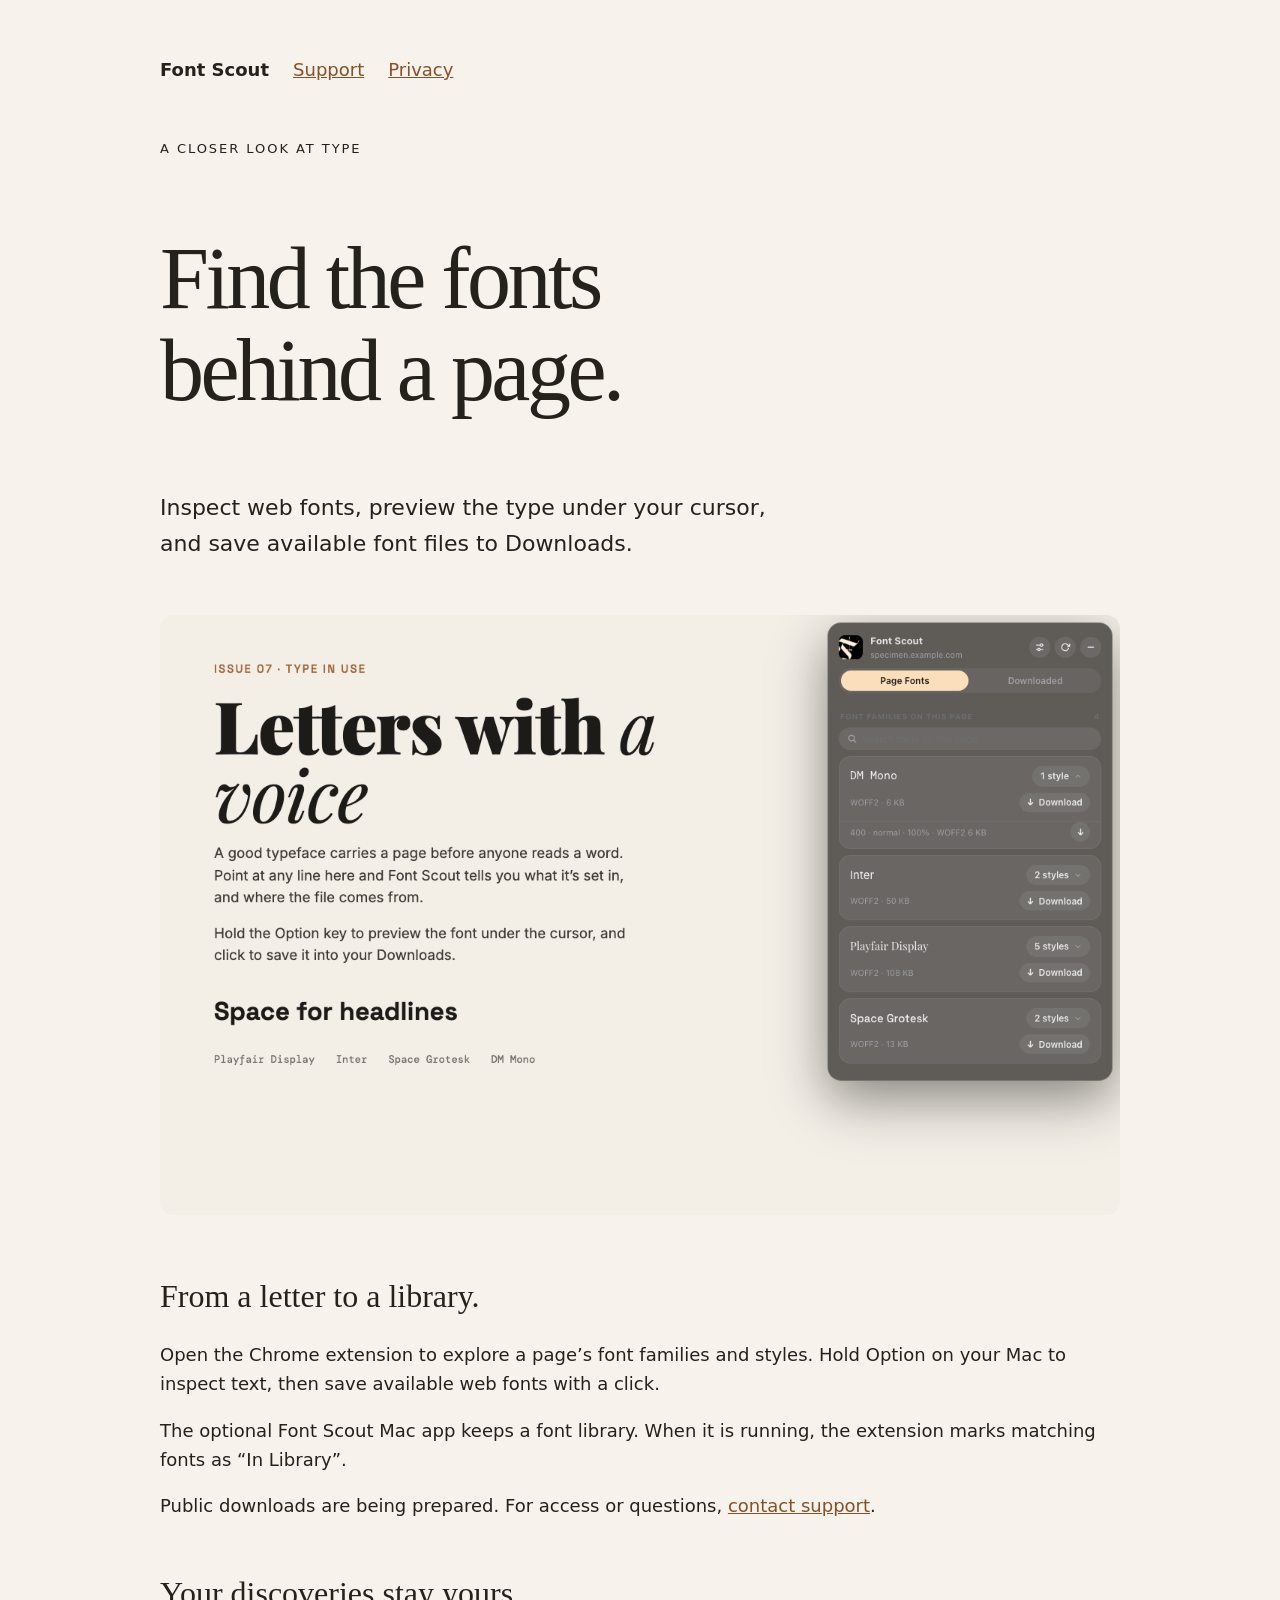
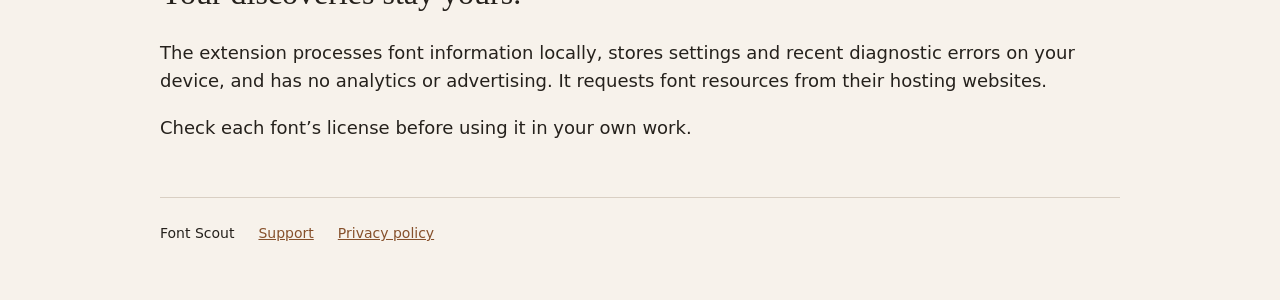
==== index.html @ aa88cfaf "Publish Font Scout website, privacy policy and support" ====
<!doctype html><html lang="en"><meta charset="utf-8"><meta name="viewport" content="width=device-width,initial-scale=1"><title>Font Scout — Find the fonts behind a page</title><meta name="description" content="Inspect web fonts, preview type under your cursor, and save available font files with Font Scout."><link rel="stylesheet" href="style.css"><main><nav><strong>Font Scout</strong><a href="support.html">Support</a><a href="privacy-policy.html">Privacy</a></nav><section><p class="eyebrow">A closer look at type</p><h1>Find the fonts<br>behind a page.</h1><p class="lead">Inspect web fonts, preview the type under your cursor, and save available font files to Downloads.</p></section><img src="page-fonts.png" width="1280" height="800" alt="Font Scout panel showing font families and available styles on a sample web page"><section><h2>From a letter to a library.</h2><p>Open the Chrome extension to explore a page’s font families and styles. Hold Option on your Mac to inspect text, then save available web fonts with a click.</p><p>The optional Font Scout Mac app keeps a font library. When it is running, the extension marks matching fonts as “In Library”.</p><p>Public downloads are being prepared. For access or questions, <a href="mailto:rost.kir@pm.me">contact support</a>.</p></section><section><h2>Your discoveries stay yours.</h2><p>The extension processes font information locally, stores settings and recent diagnostic errors on your device, and has no analytics or advertising. It requests font resources from their hosting websites.</p><p>Check each font’s license before using it in your own work.</p></section><footer><span>Font Scout</span><a href="support.html">Support</a><a href="privacy-policy.html">Privacy policy</a></footer></main></html>
---- style.css ----
body{margin:0;background:#f7f2eb;color:#25211c;font:18px/1.6 system-ui}main{max-width:960px;margin:auto;padding:56px 24px}a{color:#86502b}h1{font:clamp(48px,8vw,88px)/1.05 Georgia,serif;letter-spacing:-.04em;max-width:800px}h2{font:32px Georgia,serif}nav,footer{display:flex;gap:24px;flex-wrap:wrap}img{max-width:100%;height:auto;border-radius:14px}section{margin:54px 0}.eyebrow{font-size:13px;letter-spacing:.15em;text-transform:uppercase}.lead{max-width:650px;font-size:22px}.button{display:inline-block;padding:10px 22px;background:#25211c;color:#fff;text-decoration:none;border-radius:8px}footer{border-top:1px solid #d9cfc3;padding-top:24px;font-size:14px}
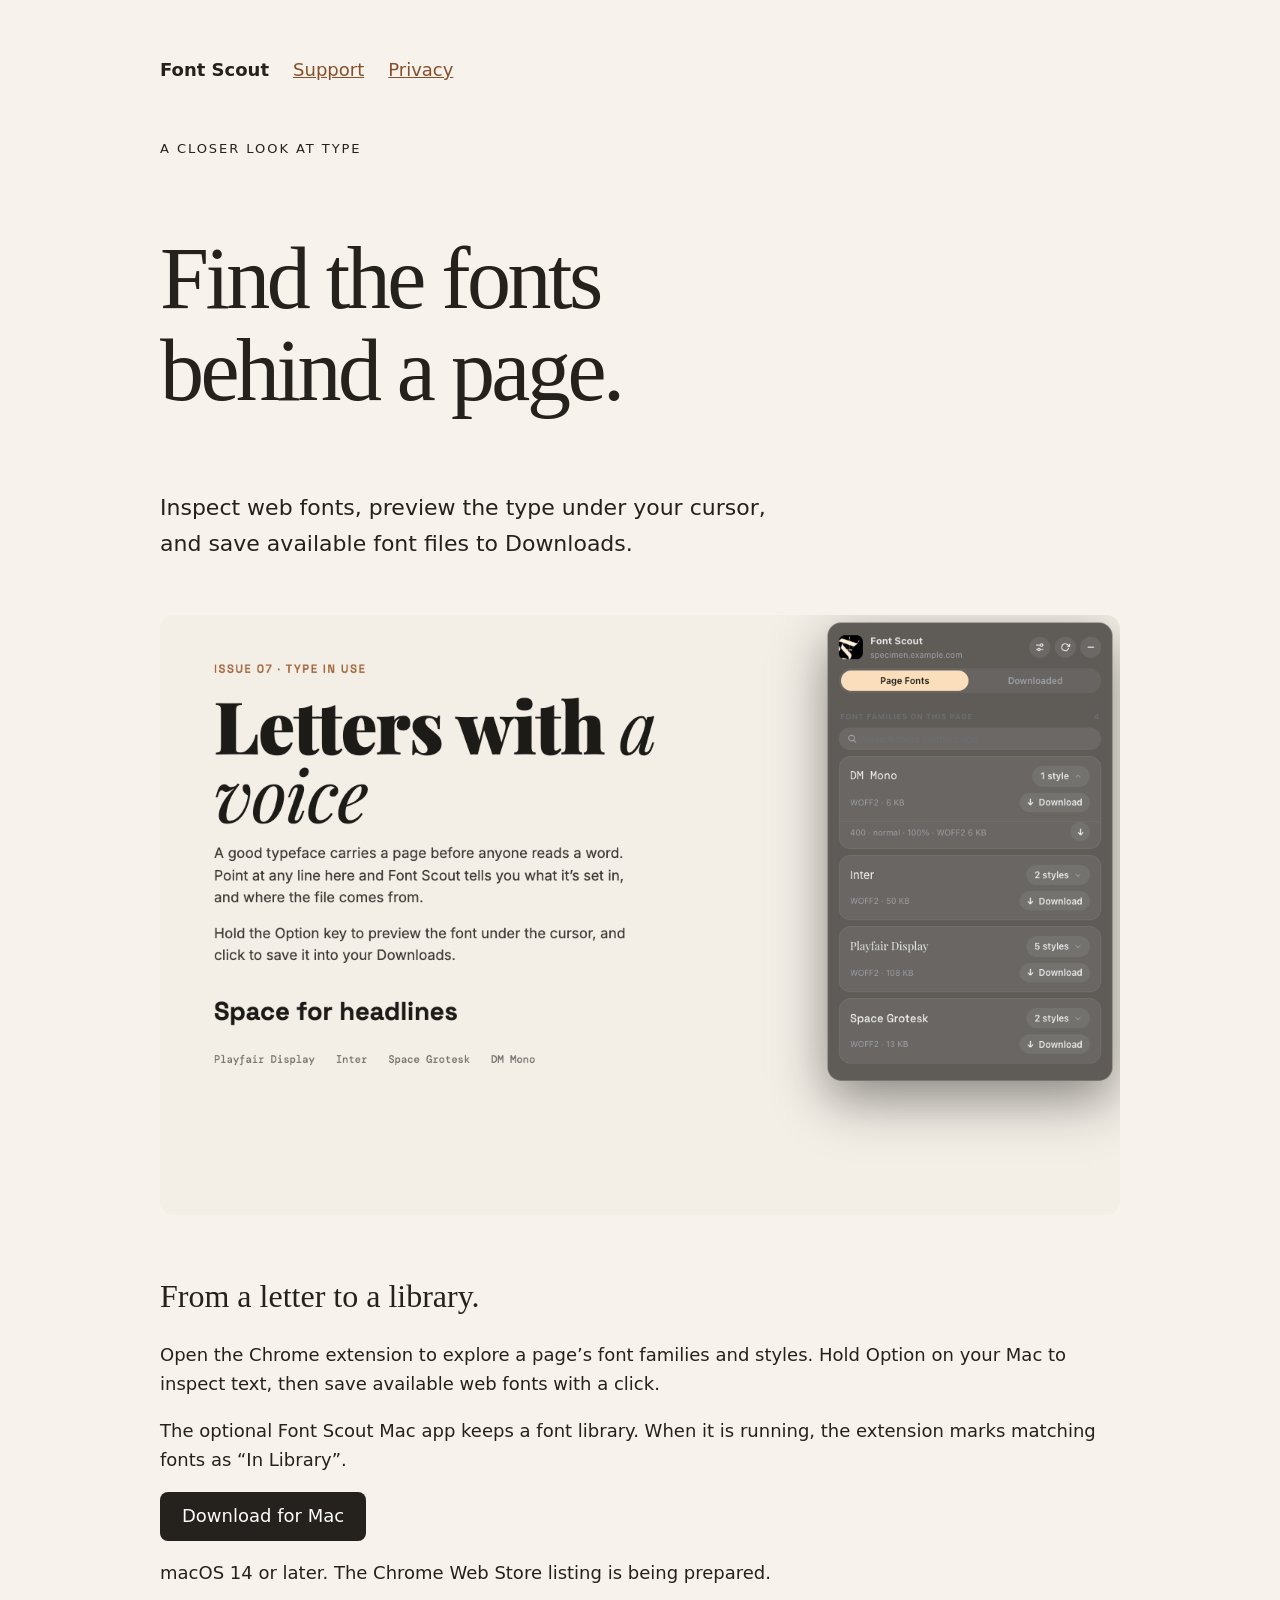
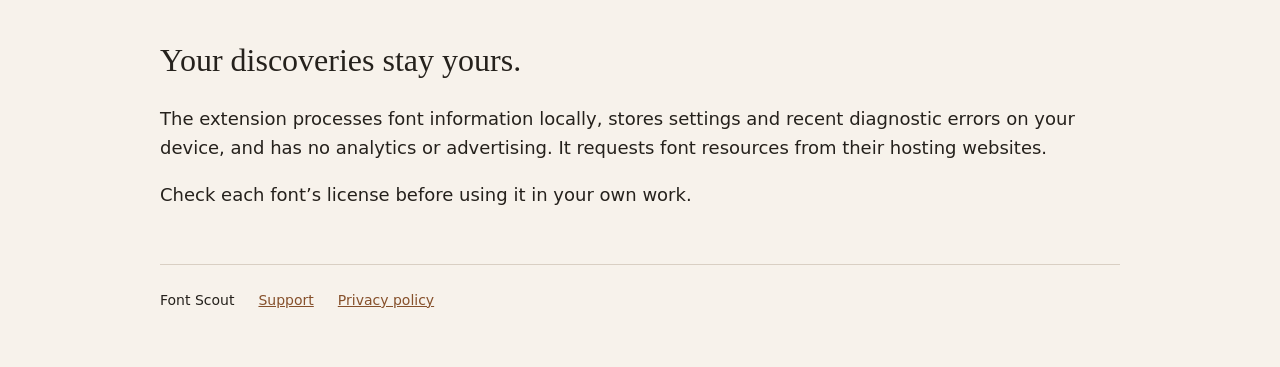
==== commit f510c659: "Link Mac installer from homepage" ====
--- a/index.html
+++ b/index.html
@@ -1 +1 @@
-<!doctype html><html lang="en"><meta charset="utf-8"><meta name="viewport" content="width=device-width,initial-scale=1"><title>Font Scout — Find the fonts behind a page</title><meta name="description" content="Inspect web fonts, preview type under your cursor, and save available font files with Font Scout."><link rel="stylesheet" href="style.css"><main><nav><strong>Font Scout</strong><a href="support.html">Support</a><a href="privacy-policy.html">Privacy</a></nav><section><p class="eyebrow">A closer look at type</p><h1>Find the fonts<br>behind a page.</h1><p class="lead">Inspect web fonts, preview the type under your cursor, and save available font files to Downloads.</p></section><img src="page-fonts.png" width="1280" height="800" alt="Font Scout panel showing font families and available styles on a sample web page"><section><h2>From a letter to a library.</h2><p>Open the Chrome extension to explore a page’s font families and styles. Hold Option on your Mac to inspect text, then save available web fonts with a click.</p><p>The optional Font Scout Mac app keeps a font library. When it is running, the extension marks matching fonts as “In Library”.</p><p>Public downloads are being prepared. For access or questions, <a href="mailto:rost.kir@pm.me">contact support</a>.</p></section><section><h2>Your discoveries stay yours.</h2><p>The extension processes font information locally, stores settings and recent diagnostic errors on your device, and has no analytics or advertising. It requests font resources from their hosting websites.</p><p>Check each font’s license before using it in your own work.</p></section><footer><span>Font Scout</span><a href="support.html">Support</a><a href="privacy-policy.html">Privacy policy</a></footer></main></html>+<!doctype html><html lang="en"><meta charset="utf-8"><meta name="viewport" content="width=device-width,initial-scale=1"><title>Font Scout — Find the fonts behind a page</title><meta name="description" content="Inspect web fonts, preview type under your cursor, and save available font files with Font Scout."><link rel="stylesheet" href="style.css"><main><nav><strong>Font Scout</strong><a href="support.html">Support</a><a href="privacy-policy.html">Privacy</a></nav><section><p class="eyebrow">A closer look at type</p><h1>Find the fonts<br>behind a page.</h1><p class="lead">Inspect web fonts, preview the type under your cursor, and save available font files to Downloads.</p></section><img src="page-fonts.png" width="1280" height="800" alt="Font Scout panel showing font families and available styles on a sample web page"><section><h2>From a letter to a library.</h2><p>Open the Chrome extension to explore a page’s font families and styles. Hold Option on your Mac to inspect text, then save available web fonts with a click.</p><p>The optional Font Scout Mac app keeps a font library. When it is running, the extension marks matching fonts as “In Library”.</p><p><a class="button" href="https://github.com/xanaxknight/font-scout/releases/tag/v1.0-20261026">Download for Mac</a></p><p>macOS 14 or later. The Chrome Web Store listing is being prepared.</p></section><section><h2>Your discoveries stay yours.</h2><p>The extension processes font information locally, stores settings and recent diagnostic errors on your device, and has no analytics or advertising. It requests font resources from their hosting websites.</p><p>Check each font’s license before using it in your own work.</p></section><footer><span>Font Scout</span><a href="support.html">Support</a><a href="privacy-policy.html">Privacy policy</a></footer></main></html>
